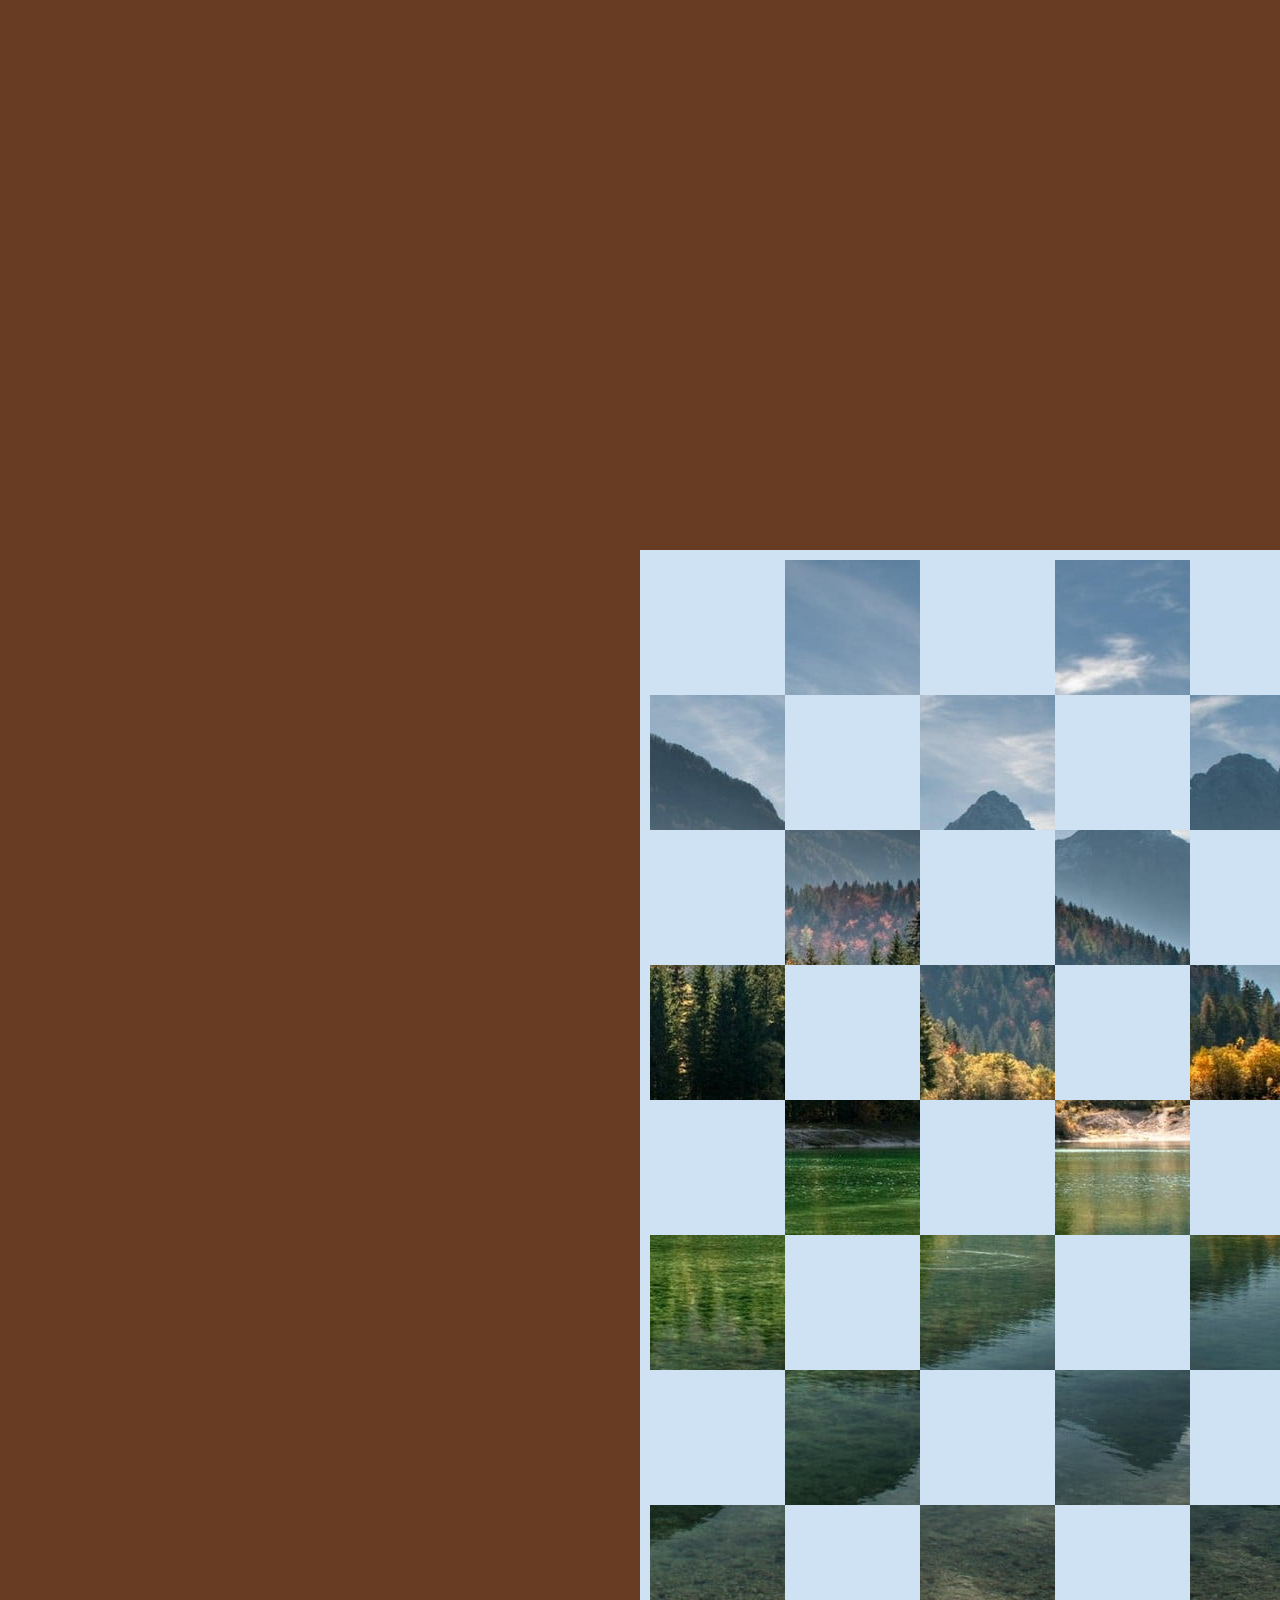
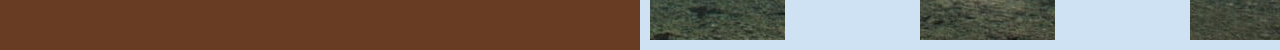
==== index.html @ ac04fb39 "chess" ====
<!DOCTYPE html>
<html lang="en">
<head>
    <meta charset="UTF-8">
    <meta name="viewport" content="width=device-width, initial-scale=1.0">
    <link rel="stylesheet" href="style.css">
    <title>Chess</title>
</head>
<body>
    <div class="board">
         <!-- Клетки шахматной доски -->
          <!-- Строка 1 -->
        <div class="white"></div>
        <img class="black" src="./images/square_1.png">
        <div class="white"></div>
        <img class="black" src="./images/square_3.png">
        <div class="white"></div>
        <img class="black" src="./images/square_5.png">
        <div class="white"></div>
        <img class="black" src="./images/square_7.png">
          <!-- Строка 2 -->
          <img class="black" src="./images/square_9.png">
        <div class="white"></div>
        <img class="black" src="./images/square_11.png">
        <div class="white"></div>
        <img class="black" src="./images/square_13.png">
        <div class="white"></div>
        <img class="black" src="./images/square_15.png">
        <div class="white"></div>
          <!-- Строка 3 -->
        <div class="white"></div>
        <img class="black" src="./images/square_17.png">
        <div class="white"></div>
        <img class="black" src="./images/square_19.png">
        <div class="white"></div>
        <img class="black" src="./images/square_21.png">
        <div class="white"></div>
        <img class="black" src="./images/square_23.png">
          <!-- Строка 4 -->
          <img class="black" src="./images/square_25.png">
        <div class="white"></div>
        <img class="black" src="./images/square_27.png">
        <div class="white"></div>
        <img class="black" src="./images/square_29.png">
        <div class="white"></div>
        <img class="black" src="./images/square_31.png">
        <div class="white"></div>
          <!-- Строка 5 -->
        <div class="white"></div>
        <img class="black" src="./images/square_33.png">
        <div class="white"></div>
        <img class="black" src="./images/square_35.png">
        <div class="white"></div>
        <img class="black" src="./images/square_37.png">
        <div class="white"></div>
        <img class="black" src="./images/square_39.png">
          <!-- Строка 6 -->
          <img class="black" src="./images/square_41.png">
        <div class="white"></div>
        <img class="black" src="./images/square_43.png">
        <div class="white"></div>
        <img class="black" src="./images/square_45.png">
        <div class="white"></div>
        <img class="black" src="./images/square_47.png">
        <div class="white"></div>
          <!-- Строка 7 -->
        <div class="white"></div>
        <img class="black" src="./images/square_49.png">
        <div class="white"></div>
        <img class="black" src="./images/square_51.png">
        <div class="white"></div>
        <img class="black" src="./images/square_53.png">
        <div class="white"></div>
        <img class="black" src="./images/square_55.png">
          <!-- Строка 8 -->
          <img class="black" src="./images/square_57.png">
        <div class="white"></div>
        <img class="black" src="./images/square_59.png">
        <div class="white"></div>
        <img class="black" src="./images/square_61.png">
        <div class="white"></div>
        <img class="black" src="./images/square_63.png">
        <div class="white"></div>
    </div>
</body>
</html>
---- style.css ----
/*----- Globals -----*/
*{
    padding: 0;
    margin: 0;
}

body{
    max-width: 1920px;
    background-color: rgb(104, 59, 35);
    transform: translate(50%, 50%);
    /* margin-left: 50%; */
}

/*---------- Board  --------*/
 
.board{
width: 1080px;
display: grid;

grid-template-columns: repeat(8, 1fr);
grid-template-rows: repeat(8, 1fr);

border: 10px solid rgb(207, 226, 243);
}

/*----------- Cells -------*/

.board div{
    width: 135px;
    height: 135px;
    background-color: rgb(207, 226, 243);
}
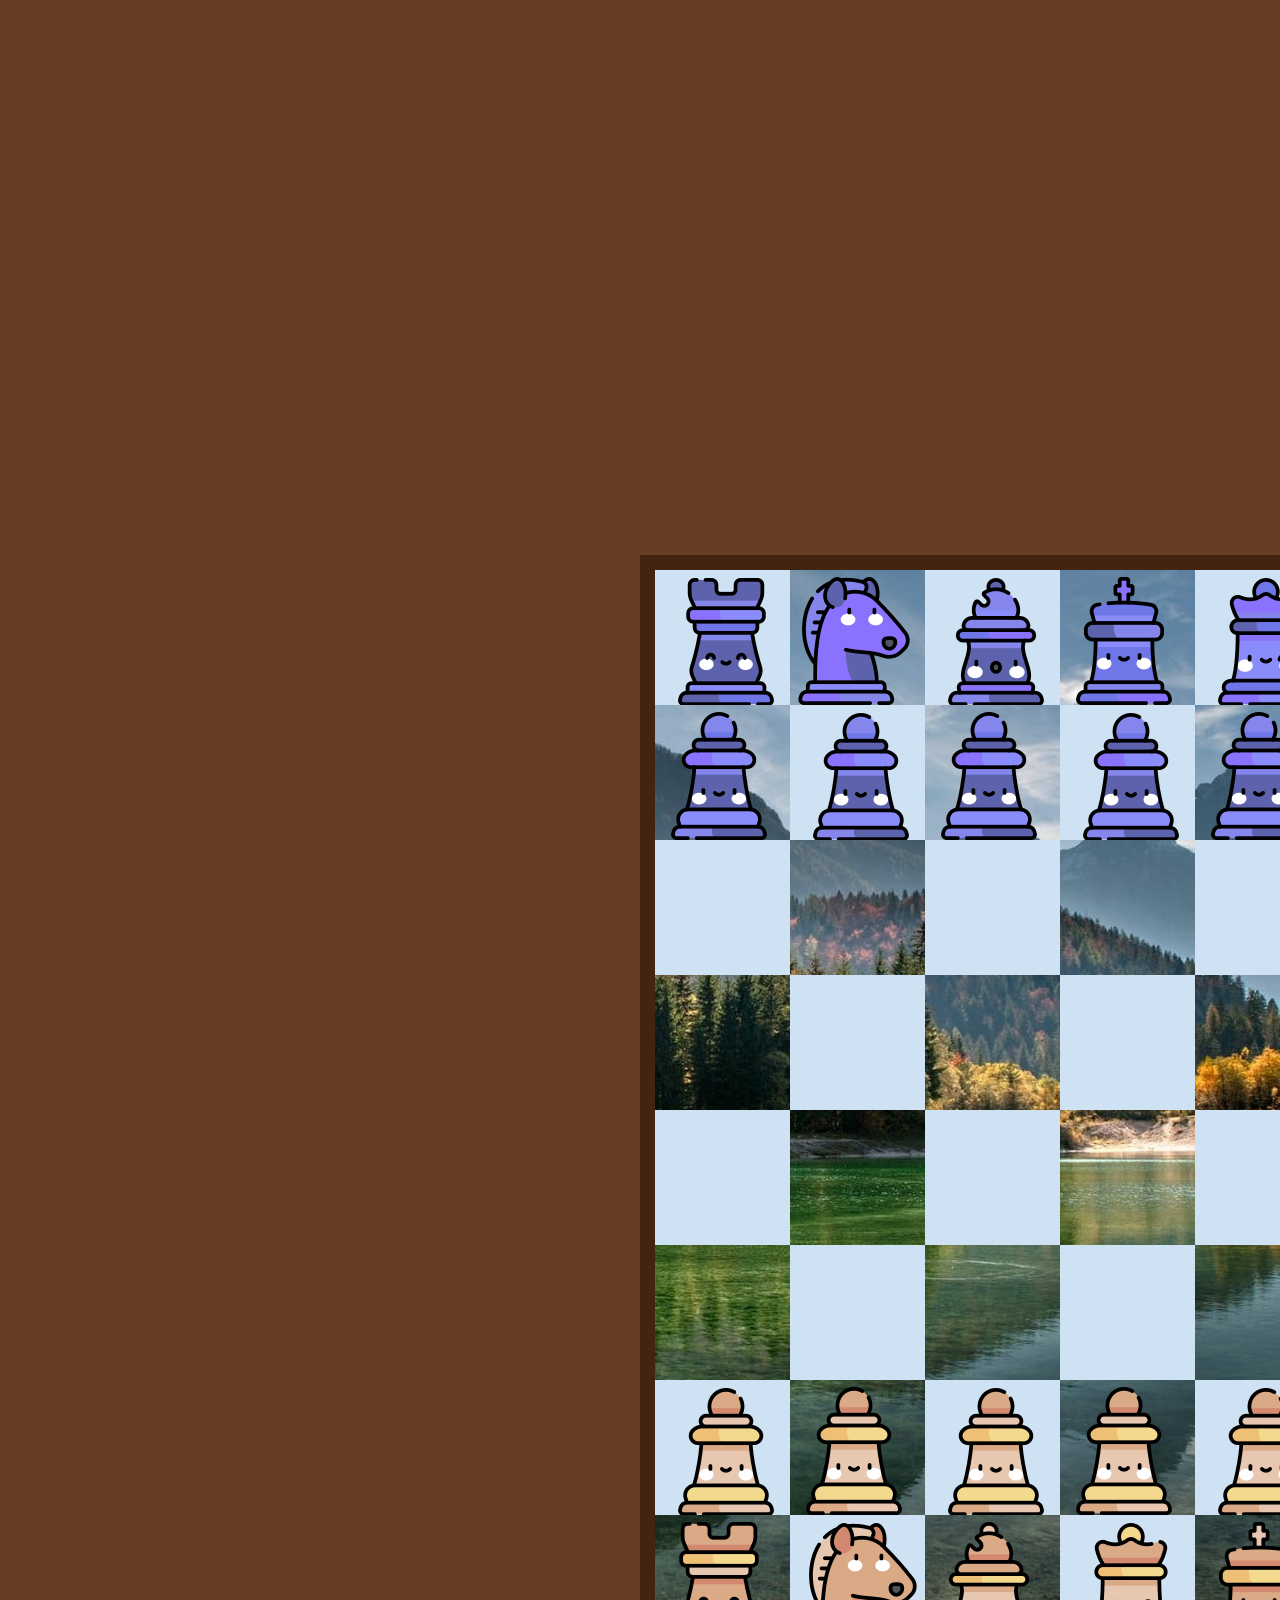
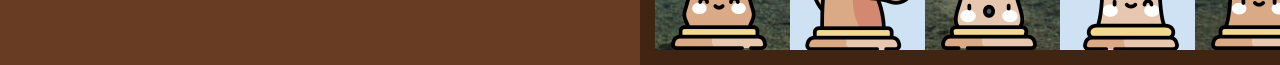
==== commit 220c1674: "chess-pieces" ====
--- a/index.html
+++ b/index.html
@@ -1,86 +1,137 @@
 <!DOCTYPE html>
 <html lang="en">
-<head>
-    <meta charset="UTF-8">
-    <meta name="viewport" content="width=device-width, initial-scale=1.0">
-    <link rel="stylesheet" href="style.css">
+  <head>
+    <meta charset="UTF-8" />
+    <meta name="viewport" content="width=device-width, initial-scale=1.0" />
+    <link rel="stylesheet" href="style.css" />
+    <link rel="icon" href="/favicon.png" type="image/png" />
+
     <title>Chess</title>
-</head>
-<body>
+  </head>
+  <body>
     <div class="board">
-         <!-- Клетки шахматной доски -->
-          <!-- Строка 1 -->
-        <div class="white"></div>
-        <img class="black" src="./images/square_1.png">
-        <div class="white"></div>
-        <img class="black" src="./images/square_3.png">
-        <div class="white"></div>
-        <img class="black" src="./images/square_5.png">
-        <div class="white"></div>
-        <img class="black" src="./images/square_7.png">
-          <!-- Строка 2 -->
-          <img class="black" src="./images/square_9.png">
-        <div class="white"></div>
-        <img class="black" src="./images/square_11.png">
-        <div class="white"></div>
-        <img class="black" src="./images/square_13.png">
-        <div class="white"></div>
-        <img class="black" src="./images/square_15.png">
-        <div class="white"></div>
-          <!-- Строка 3 -->
-        <div class="white"></div>
-        <img class="black" src="./images/square_17.png">
-        <div class="white"></div>
-        <img class="black" src="./images/square_19.png">
-        <div class="white"></div>
-        <img class="black" src="./images/square_21.png">
-        <div class="white"></div>
-        <img class="black" src="./images/square_23.png">
-          <!-- Строка 4 -->
-          <img class="black" src="./images/square_25.png">
-        <div class="white"></div>
-        <img class="black" src="./images/square_27.png">
-        <div class="white"></div>
-        <img class="black" src="./images/square_29.png">
-        <div class="white"></div>
-        <img class="black" src="./images/square_31.png">
-        <div class="white"></div>
-          <!-- Строка 5 -->
-        <div class="white"></div>
-        <img class="black" src="./images/square_33.png">
-        <div class="white"></div>
-        <img class="black" src="./images/square_35.png">
-        <div class="white"></div>
-        <img class="black" src="./images/square_37.png">
-        <div class="white"></div>
-        <img class="black" src="./images/square_39.png">
-          <!-- Строка 6 -->
-          <img class="black" src="./images/square_41.png">
-        <div class="white"></div>
-        <img class="black" src="./images/square_43.png">
-        <div class="white"></div>
-        <img class="black" src="./images/square_45.png">
-        <div class="white"></div>
-        <img class="black" src="./images/square_47.png">
-        <div class="white"></div>
-          <!-- Строка 7 -->
-        <div class="white"></div>
-        <img class="black" src="./images/square_49.png">
-        <div class="white"></div>
-        <img class="black" src="./images/square_51.png">
-        <div class="white"></div>
-        <img class="black" src="./images/square_53.png">
-        <div class="white"></div>
-        <img class="black" src="./images/square_55.png">
-          <!-- Строка 8 -->
-          <img class="black" src="./images/square_57.png">
-        <div class="white"></div>
-        <img class="black" src="./images/square_59.png">
-        <div class="white"></div>
-        <img class="black" src="./images/square_61.png">
-        <div class="white"></div>
-        <img class="black" src="./images/square_63.png">
-        <div class="white"></div>
+      <!-- Клетки шахматной доски -->
+      <!-- Строка 1 -->
+      <div class="white" id="b1"></div>
+      <div>
+        <img class="over" src="./icons/knight-black.png" alt="">
+        <img class="black" src="./images/square_1.png" />
+      </div>
+      <div class="white" id="b2"></div>
+      <div>
+        <img class="over" src="./icons/king-black.png" alt="">
+        <img class="black" src="./images/square_3.png" />
+      </div>
+      <div class="white" id="b3"></div>
+      <div>
+        <img class="over" src="./icons/bishop-black.png" alt="">
+        <img class="black" src="./images/square_5.png" />
+      </div>
+      <div class="white" id="b4"></div>
+      <div>
+        <img class="over" src="./icons/rook-black.png" alt="">
+        <img class="black" src="./images/square_7.png" />
+      </div>
+      <!-- Строка 2 -->
+      <div>
+        <img class="over" src="./icons/pawn-black.png" />
+        <img class="black sec-row-blc bcrgr" src="./images/square_9.png" />
+      </div>
+      <div class="white sec-row-blc"></div>
+      <div>
+        <img class="over" src="./icons/pawn-black.png" />
+        <img class="black sec-row-blc bcrgr" src="./images/square_11.png" />
+      </div>
+      <div class="white sec-row-blc"></div>
+      <div>
+        <img class="over" src="./icons/pawn-black.png" />
+        <img class="black sec-row-blc bcrgr" src="./images/square_13.png" />
+      </div>
+      <div class="white sec-row-blc"></div>
+      <div>
+        <img class="over" src="./icons/pawn-black.png" />
+        <img class="black sec-row-blc bcrgr" src="./images/square_15.png" />
+      </div>
+      <div class="white sec-row-blc"></div>
+      <!-- Строка 3 -->
+      <div class="white"></div>
+      <img class="black" src="./images/square_17.png" />
+      <div class="white"></div>
+      <img class="black" src="./images/square_19.png" />
+      <div class="white"></div>
+      <img class="black" src="./images/square_21.png" />
+      <div class="white"></div>
+      <img class="black" src="./images/square_23.png" />
+      <!-- Строка 4 -->
+      <img class="black" src="./images/square_25.png" />
+      <div class="white"></div>
+      <img class="black" src="./images/square_27.png" />
+      <div class="white"></div>
+      <img class="black" src="./images/square_29.png" />
+      <div class="white"></div>
+      <img class="black" src="./images/square_31.png" />
+      <div class="white"></div>
+      <!-- Строка 5 -->
+      <div class="white"></div>
+      <img class="black" src="./images/square_33.png" />
+      <div class="white"></div>
+      <img class="black" src="./images/square_35.png" />
+      <div class="white"></div>
+      <img class="black" src="./images/square_37.png" />
+      <div class="white"></div>
+      <img class="black" src="./images/square_39.png" />
+      <!-- Строка 6 -->
+      <img class="black" src="./images/square_41.png" />
+      <div class="white"></div>
+      <img class="black" src="./images/square_43.png" />
+      <div class="white"></div>
+      <img class="black" src="./images/square_45.png" />
+      <div class="white"></div>
+      <img class="black" src="./images/square_47.png" />
+      <div class="white"></div>
+      <!-- Строка 7 -->
+      <div class="white sec-row-wht"></div>
+      <div>
+        <img class="over" src="./icons/pawn-white.png" />
+        <img class="black sec-row-wht" src="./images/square_49.png" />
+      </div>
+      <div class="white sec-row-wht"></div>
+      <div>
+        <img class="over" src="./icons/pawn-white.png" />
+        <img class="black sec-row-wht" src="./images/square_51.png" />
+      </div>
+      <div class="white sec-row-wht"></div>
+      <div>
+        <img class="over" src="./icons/pawn-white.png" />
+        <img class="black sec-row-wht" src="./images/square_53.png" />
+      </div>
+      <div class="white sec-row-wht"></div>
+      <div>
+        <img class="over" src="./icons/pawn-white.png" />
+        <img class="black sec-row-wht" src="./images/square_55.png" />
+      </div>
+
+      <!-- Строка 8 -->
+      <div>
+        <img class="over smaller" src="./icons/rook-white.png" />
+        <img class="black" src="./images/square_57.png" />
+      </div>
+      <div class="white" id="w1"></div>
+      <div>
+        <img class="over smaller" src="./icons/bishop-white.png" />
+        <img class="black" src="./images/square_59.png" />
+      </div>
+      <div class="white" id="w2"></div>
+      <div>
+        <img class="over smaller" src="./icons/king-white.png" />
+        <img class="black" src="./images/square_61.png" />
+      </div>
+      <div class="white " id="w3"></div>
+      <div>
+        <img class="over" src="./icons/knight-white.png" />
+        <img class="black" src="./images/square_57.png" />
+      </div>
+      <div class="white " id="w4"></div>
     </div>
-</body>
-</html>+  </body>
+</html>
--- a/style.css
+++ b/style.css
@@ -11,6 +11,7 @@
     /* margin-left: 50%; */
 }
 
+
 /*---------- Board  --------*/
  
 .board{
@@ -20,7 +21,7 @@
 grid-template-columns: repeat(8, 1fr);
 grid-template-rows: repeat(8, 1fr);
 
-border: 10px solid rgb(207, 226, 243);
+border: 15px solid rgb(65, 36, 18);
 }
 
 /*----------- Cells -------*/
@@ -30,3 +31,58 @@
     height: 135px;
     background-color: rgb(207, 226, 243);
 }
+
+div > .white{
+    background-repeat: no-repeat;
+    background-position: bottom -1px right 0;
+}
+/*----------- Figures -----*/
+
+.sec-row-blc{
+    background-image: url(./icons/pawn-black.png);
+
+}
+
+.sec-row-wht{
+    background-image: url(./icons/pawn-white.png);
+}
+
+.over{
+    position: absolute;
+    margin-top : 7px;   
+}
+
+/*---------- White pieces -----------*/
+#w1{
+    background-image: url(./icons/knight-white.png);
+}
+
+#w2{
+    background-image: url(./icons/queen-white.png);
+}
+
+#w3{
+    background-image: url(./icons/bishop-white.png);
+}
+
+#w4{
+    background-image: url(./icons/rook-white.png);
+}
+
+/*---------- Black pieces -----------*/
+
+#b1{
+    background-image: url(./icons/rook-black.png);
+}
+
+#b2{
+    background-image: url(./icons/bishop-black.png);
+}
+
+#b3{
+    background-image: url(./icons/queen-black.png);
+}
+
+#b4{
+    background-image: url(./icons/knight-black.png);
+}
